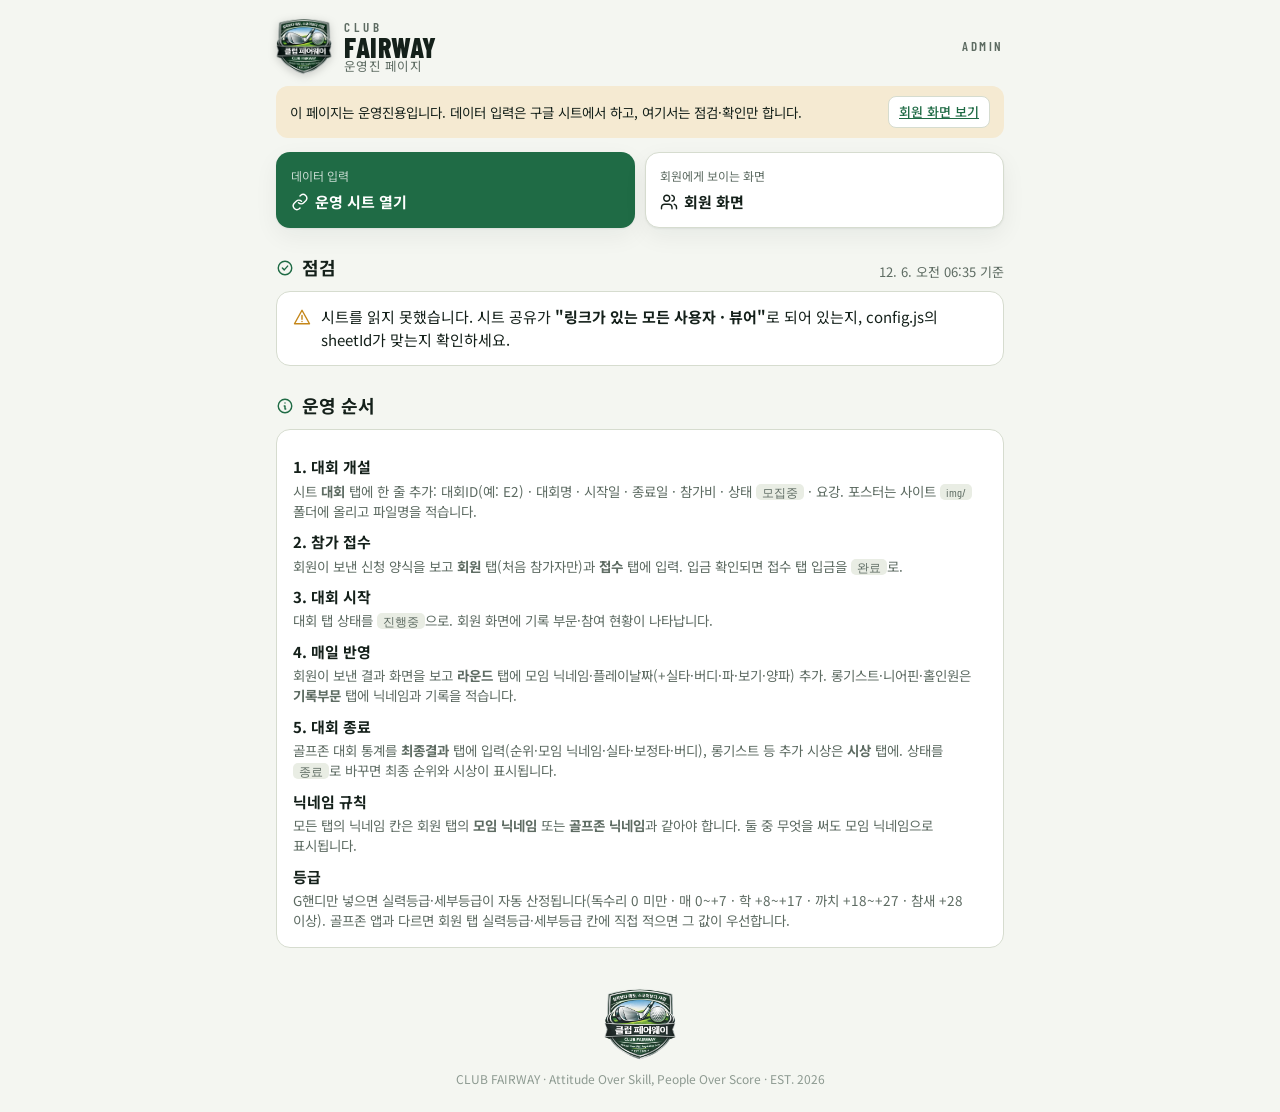
==== admin.html @ daee0452 "모임 닉네임 기준으로 변경" ====
<!doctype html>
<html lang="ko">
<head>
<meta charset="utf-8">
<meta name="viewport" content="width=device-width, initial-scale=1, viewport-fit=cover">
<title>클럽 페어웨이 운영진</title>
<meta name="robots" content="noindex">
<link rel="icon" href="img/logo.png">
<link rel="stylesheet" href="https://fonts.googleapis.com/css2?family=Barlow+Condensed:wght@500;600;700;800&family=Noto+Sans+KR:wght@400;500;700&display=swap">
<link rel="stylesheet" href="style.css">
<style>
  #app{padding-bottom:24px}
  .adminbar{background:var(--gold-soft);color:var(--text);border-radius:12px;padding:10px 14px;font-size:13.5px;display:flex;gap:10px;align-items:center;justify-content:space-between;flex-wrap:wrap}
  .quick{display:grid;grid-template-columns:repeat(auto-fit,minmax(150px,1fr));gap:10px;margin-top:14px}
  .quick a{display:flex;flex-direction:column;gap:6px;padding:14px;border-radius:14px;background:var(--surface);border:1px solid var(--line);text-decoration:none;color:inherit;box-shadow:var(--shadow)}
  .quick a .k{font-size:12px;color:var(--muted)}
  .quick a .v{font-weight:700;display:flex;align-items:center;gap:6px}
  .quick a.primary{background:var(--green);color:var(--green-ink);border-color:transparent}
  .quick a.primary .k{color:inherit;opacity:.75}
  .issue{display:flex;gap:10px;align-items:flex-start;padding:10px 0;border-bottom:1px solid var(--line)}
  .issue:last-child{border-bottom:0}
  .issue .ic{color:var(--warn);margin-top:2px}
  .issue.ok .ic{color:var(--ok)}
  .guide dt{font-weight:700;margin-top:10px}
  .guide dd{margin:2px 0 0;color:var(--muted);font-size:13.5px}
  .loading{padding:40px 10px;text-align:center;color:var(--muted)}
  .kbd{font-family:"Barlow Condensed",monospace;background:var(--surface2);padding:1px 6px;border-radius:5px;font-size:12px}
</style>
</head>
<body>
<div id="app">
  <header>
    <a class="logo" href="./">
      <img class="badge" src="img/logo.png" alt="클럽 페어웨이 엠블럼">
      <div class="logotype"><div class="top">CLUB</div><div class="big">FAIRWAY</div><div class="slogan">운영진 페이지</div></div>
    </a>
    <div class="tourtag">ADMIN</div>
  </header>
  <div class="adminbar"><span>이 페이지는 운영진용입니다. 데이터 입력은 구글 시트에서 하고, 여기서는 점검·확인만 합니다.</span><a class="btn small" href="./">회원 화면 보기</a></div>
  <main id="view"><div class="loading">불러오는 중…</div></main>
</div>
<script src="config.js"></script>
<script src="app.js"></script>
<script>
(async function(){
  const C = window.CF, CFG = C.CFG, view = document.getElementById('view');
  const sheetUrl = `https://docs.google.com/spreadsheets/d/${CFG.sheetId}/edit`;
  const tabLink = (name) => `<a href="${sheetUrl}" target="_blank" rel="noopener">${name} 탭</a>`;
  let S;
  try{ S = await C.loadData(); }catch(err){ S = null; }
  const parts = [];
  parts.push(`<div class="quick">
    <a class="primary" href="${sheetUrl}" target="_blank" rel="noopener"><span class="k">데이터 입력</span><span class="v">${C.ic('link')}운영 시트 열기</span></a>
    <a href="./" target="_blank" rel="noopener"><span class="k">회원에게 보이는 화면</span><span class="v">${C.ic('users')}회원 화면</span></a>
    ${CFG.roundFormUrl ? `<a href="${C.esc(CFG.roundFormUrl)}" target="_blank" rel="noopener"><span class="k">회원 제출용</span><span class="v">${C.ic('flag')}플레이 날짜 폼</span></a>` : ''}
  </div>`);

  // ---- checks ----
  const issues = [];
  if(!S){
    issues.push({lvl:'warn', text:`시트를 읽지 못했습니다. 시트 공유가 <b>"링크가 있는 모든 사용자 · 뷰어"</b>로 되어 있는지, config.js의 sheetId가 맞는지 확인하세요.`});
  } else {
    if(S.errors.length) issues.push({lvl:'warn', text:`읽지 못한 탭: ${S.errors.join(', ')} — 탭 이름이 바뀌었는지 확인하세요.`});
    const e = C.currentEvent(S);
    if(!S.events.length) issues.push({lvl:'warn', text:`등록된 대회가 없습니다. ${tabLink('대회')}에 대회를 추가하세요.`});
    const live = S.events.filter(x => x.status==='진행중'); if(live.length > 1) issues.push({lvl:'warn', text:`진행중인 대회가 ${live.length}개입니다. 회원 화면에는 첫 번째만 보입니다.`});
    S.events.forEach(x => { if(!['모집중','진행중','종료'].includes(x.status)) issues.push({lvl:'warn', text:`"${C.esc(x.title)}" 상태값 "${C.esc(x.status)}"이(가) 잘못됐습니다. 모집중/진행중/종료 중 하나로.`}); if(!x.date) issues.push({lvl:'warn', text:`"${C.esc(x.title)}" 시작일이 비어 있거나 형식이 잘못됐습니다 (예: 2026-09-21).`}); });
    const ids = new Set(S.events.map(x=>x.id));
    const badRef = (list, label) => list.filter(x => x.eventId && !ids.has(x.eventId)).map(x => x.eventId);
    [['접수',S.entries],['라운드',S.rounds],['기록부문',S.leaders],['최종결과',S.scores],['시상',S.prizes]].forEach(([n,l]) => { const b = [...new Set(badRef(l))]; if(b.length) issues.push({lvl:'warn', text:`${n} 탭에 없는 대회ID가 있습니다: ${b.map(C.esc).join(', ')} (대회 탭의 대회ID와 같아야 합니다)`}); });
    const unknown = new Set(); [S.entries, S.rounds, S.scores].forEach(l => l.forEach(x => { if(!S.member(x.name)) unknown.add(x.name); }));
    if(unknown.size) issues.push({lvl:'warn', text:`회원 탭에 없는 닉네임: ${[...unknown].map(C.esc).join(', ')} → 회원 탭에 추가하거나(골프존 닉네임 포함) 닉네임을 맞춰 주세요. 등급 배지가 표시되지 않습니다.`});
    S.members.forEach(m => { if(m.hcp == null) issues.push({lvl:'info', text:`${C.esc(m.name)} — G핸디가 비어 있어 등급이 표시되지 않습니다.`}); });
    if(e){
      const unpaid = C.entriesOf(S,e).filter(n=>!n.paid);
      if(unpaid.length) issues.push({lvl:'info', text:`${C.esc(e.title)} 입금 대기 ${unpaid.length}명: ${unpaid.map(n=>C.esc(S.display(n.name))).join(', ')}`});
      if(e.status==='종료' && !C.scoresOf(S,e).length) issues.push({lvl:'warn', text:`"${C.esc(e.title)}"이(가) 종료 상태인데 최종결과가 없습니다. ${tabLink('최종결과')}에 골프존 대회 통계를 입력하세요.`});
      if(e.status==='진행중'){ const st = C.roundStats(S,e); const last = st.map(x=>x.last).sort().pop(); if(last){ const days = Math.floor((Date.now() - new Date(last+'T00:00:00')) / 86400000); if(days >= 3) issues.push({lvl:'info', text:`마지막 라운드 등록이 ${days}일 전입니다. 회원들이 보낸 결과 화면을 ${tabLink('라운드')}에 반영해 주세요.`}); } }
    }
  }
  parts.push(`<section><div class="sec-head"><h2>${C.ic('check')}점검</h2><span class="meta">${new Date().toLocaleString('ko-KR',{month:'numeric',day:'numeric',hour:'2-digit',minute:'2-digit'})} 기준</span></div><div class="card" style="padding:4px 16px">${issues.length ? issues.map(i => `<div class="issue ${i.lvl==='ok'?'ok':''}">${C.ic(i.lvl==='info'?'info':'warn')}<div>${i.text}</div></div>`).join('') : `<div class="issue ok">${C.ic('check')}<div>문제 없음. 회원 화면이 정상적으로 표시됩니다.</div></div>`}</div></section>`);

  if(S){
    const e = C.currentEvent(S);
    // ---- overview ----
    parts.push(`<section><div class="sec-head"><h2>${C.ic('calendar')}대회</h2><span class="meta">${S.events.length}개 · 회원 ${S.members.length}명</span></div><div class="list">${S.events.sort((a,b)=>b.date.localeCompare(a.date)).map(x => `<div class="item"><div class="top"><div><div class="title">${C.esc(x.title)}</div><div class="meta">${C.period(x)} · ID ${C.esc(x.id)}</div></div>${C.statusPill(x.status)}</div><div class="chips"><span class="tag">접수 ${C.entriesOf(S,x).length}명 · 입금 ${C.entriesOf(S,x).filter(n=>n.paid).length}명</span><span class="tag">라운드 ${C.roundsOf(S,x).length}</span><span class="tag">최종결과 ${C.scoresOf(S,x).length}명</span></div></div>`).join('') || '<div class="empty">대회가 없습니다.</div>'}</div></section>`);
    if(e){
      parts.push(`<section><div class="sec-head"><h2>${C.ic('users')}${C.esc(e.title)} 접수 현황</h2><span class="meta">${C.entriesOf(S,e).length}명</span></div>${C.entriesOf(S,e).length ? `<div class="card" style="padding:6px 16px">${C.entriesOf(S,e).map(n => `<div class="check"><span class="grow name">${C.esc(S.display(n.name))}${C.gradeChip(S.member(n.name))}${n.memo?`<div class="sub">💬 ${C.esc(n.memo)}</div>`:''}${!S.member(n.name)?'<div class="sub" style="color:var(--warn)">회원 탭에 없음</div>':''}</span>${n.paid ? '<span class="tag paid">입금 확인</span>' : '<span class="tag unpaid">입금 대기</span>'}</div>`).join('')}</div>` : '<div class="empty">접수가 없습니다.</div>'}</section>`);
      if(C.roundsOf(S,e).length) parts.push(`<section><div class="sec-head"><h2>${C.ic('flag')}참여 현황</h2><span class="meta">${C.roundsOf(S,e).length} 라운드</span></div>${C.participationHtml(S,e)}</section><section><div class="sec-head"><h2>${C.ic('star')}기록 부문 (회원 화면 미리보기)</h2></div>${C.leaderBoardHtml(S,e) || '<div class="empty">없음</div>'}</section>`);
    }
    // ---- members ----
    parts.push(`<section><div class="sec-head"><h2>${C.ic('list')}회원 명단</h2><span class="meta">${S.members.length}명</span></div>${S.members.length ? `<div class="card" style="padding:4px 8px"><div class="tbl-wrap"><table><thead><tr><th>모임 닉네임</th><th>골프존 닉네임</th><th class="r">G핸디</th><th>등급</th></tr></thead><tbody>${[...S.members].sort((a,b)=>a.name.localeCompare(b.name,'ko')).map(m => `<tr><td class="name">${C.esc(m.name)}</td><td class="sub">${C.esc(m.gzNick||'—')}</td><td class="num r">${C.ghcp(m.hcp)||'—'}</td><td>${C.gradeChip(m)||'<span class="sub">—</span>'}</td></tr>`).join('')}</tbody></table></div></div>` : '<div class="empty">회원이 없습니다. 회원 탭에 추가하세요.</div>'}</section>`);
  }

  // ---- guide ----
  parts.push(`<section><div class="sec-head"><h2>${C.ic('info')}운영 순서</h2></div><div class="card guide"><dl style="margin:0">
    <dt>1. 대회 개설</dt><dd>시트 <b>대회</b> 탭에 한 줄 추가: 대회ID(예: E2) · 대회명 · 시작일 · 종료일 · 참가비 · 상태 <span class="kbd">모집중</span> · 요강. 포스터는 사이트 <span class="kbd">img/</span> 폴더에 올리고 파일명을 적습니다.</dd>
    <dt>2. 참가 접수</dt><dd>회원이 보낸 신청 양식을 보고 <b>회원</b> 탭(처음 참가자만)과 <b>접수</b> 탭에 입력. 입금 확인되면 접수 탭 입금을 <span class="kbd">완료</span>로.</dd>
    <dt>3. 대회 시작</dt><dd>대회 탭 상태를 <span class="kbd">진행중</span>으로. 회원 화면에 기록 부문·참여 현황이 나타납니다.</dd>
    <dt>4. 매일 반영</dt><dd>회원이 보낸 결과 화면을 보고 <b>라운드</b> 탭에 모임 닉네임·플레이날짜(+실타·버디·파·보기·양파) 추가. 롱기스트·니어핀·홀인원은 <b>기록부문</b> 탭에 닉네임과 기록을 적습니다.</dd>
    <dt>5. 대회 종료</dt><dd>골프존 대회 통계를 <b>최종결과</b> 탭에 입력(순위·모임 닉네임·실타·보정타·버디), 롱기스트 등 추가 시상은 <b>시상</b> 탭에. 상태를 <span class="kbd">종료</span>로 바꾸면 최종 순위와 시상이 표시됩니다.</dd>
    <dt>닉네임 규칙</dt><dd>모든 탭의 닉네임 칸은 회원 탭의 <b>모임 닉네임</b> 또는 <b>골프존 닉네임</b>과 같아야 합니다. 둘 중 무엇을 써도 모임 닉네임으로 표시됩니다.</dd>
    <dt>등급</dt><dd>G핸디만 넣으면 실력등급·세부등급이 자동 산정됩니다(독수리 0 미만 · 매 0~+7 · 학 +8~+17 · 까치 +18~+27 · 참새 +28 이상). 골프존 앱과 다르면 회원 탭 실력등급·세부등급 칸에 직접 적으면 그 값이 우선합니다.</dd>
  </dl></div></section>`);
  parts.push(C.footerHtml());
  view.innerHTML = parts.join('');
})();
</script>
</body>
</html>
---- style.css ----
:root{
  --bg:#f4f6f1; --surface:#ffffff; --surface2:#e9ede4; --line:#d6dccf;
  --text:#14201a; --muted:#5d6b62; --faint:#8d9a91;
  --green:#1f6b45; --green-ink:#ffffff; --green-soft:#dcefe3;
  --gold:#b8862b; --gold-soft:#f5ead2;
  --live:#d3362b; --ok:#2a8a55; --warn:#c5871a;
  --shadow:0 1px 2px rgba(20,32,26,.06),0 8px 24px rgba(20,32,26,.06);
  --radius:14px;
}
@media (prefers-color-scheme: dark){
  :root:not([data-theme="light"]){
    --bg:#0d1612; --surface:#15211b; --surface2:#1d2c24; --line:#283a30;
    --text:#eef3ee; --muted:#a3b3a8; --faint:#6f8076;
    --green:#5fcf8c; --green-ink:#0b1a11; --green-soft:#1a3526;
    --gold:#e2b45a; --gold-soft:#3a2f16;
    --live:#ff6a5c; --ok:#5fcf8c; --warn:#e2b45a;
    --shadow:0 1px 2px rgba(0,0,0,.4),0 8px 24px rgba(0,0,0,.35);
  }
}
:root[data-theme="dark"]{
  --bg:#0d1612; --surface:#15211b; --surface2:#1d2c24; --line:#283a30;
  --text:#eef3ee; --muted:#a3b3a8; --faint:#6f8076;
  --green:#5fcf8c; --green-ink:#0b1a11; --green-soft:#1a3526;
  --gold:#e2b45a; --gold-soft:#3a2f16;
  --live:#ff6a5c; --ok:#5fcf8c; --warn:#e2b45a;
  --shadow:0 1px 2px rgba(0,0,0,.4),0 8px 24px rgba(0,0,0,.35);
}
*{box-sizing:border-box}
html,body{height:100%}
body{margin:0;background:var(--bg);color:var(--text);font-family:"Noto Sans KR",system-ui,-apple-system,"Apple SD Gothic Neo",sans-serif;font-size:15px;line-height:1.5;word-break:keep-all;overflow-wrap:anywhere;-webkit-font-smoothing:antialiased}
.num,.disp{font-family:"Barlow Condensed","Noto Sans KR",system-ui,sans-serif;font-variant-numeric:tabular-nums}
#app{max-width:760px;margin:0 auto;padding-inline:16px;padding-block:0 96px;min-height:100%}
a{color:var(--green)}
button{font:inherit;color:inherit}
input,select,textarea{font:inherit;color:var(--text);background:var(--surface);border:1px solid var(--line);border-radius:10px;padding:9px 11px;width:100%}
input:focus,select:focus,textarea:focus,button:focus-visible{outline:2px solid var(--green);outline-offset:1px}
textarea{min-height:110px;resize:vertical}
label{display:block;font-size:12.5px;color:var(--muted);margin-bottom:4px;letter-spacing:.02em}
.field{margin-bottom:12px}
.row{display:flex;gap:10px;flex-wrap:wrap}
.row>*{flex:1 1 140px}
.btn{display:inline-flex;align-items:center;justify-content:center;gap:6px;padding:9px 14px;border-radius:10px;border:1px solid var(--line);background:var(--surface);cursor:pointer;font-weight:500;white-space:nowrap}
.btn.primary{background:var(--green);color:var(--green-ink);border-color:transparent}
.btn.small{padding:5px 10px;font-size:13px;border-radius:8px}
.btn.danger{color:var(--live)}
.btn:disabled{opacity:.5;cursor:default}

/* header */
header{display:flex;align-items:center;justify-content:space-between;padding-block:18px 10px;gap:12px}
.logo{display:flex;align-items:center;gap:12px;text-decoration:none;color:inherit}
.badge{width:56px;height:58px;object-fit:contain;flex:none;filter:drop-shadow(0 2px 4px rgba(0,0,0,.18))}
.slogan{font-size:12.5px;color:var(--muted);letter-spacing:.02em}
.badge-big{width:150px;max-width:40%;height:auto;display:block;margin:0 auto 12px;filter:drop-shadow(0 6px 14px rgba(0,0,0,.2))}
footer{margin-top:40px;text-align:center;color:var(--faint);font-size:12px}
footer img{width:72px;opacity:.9;display:block;margin:0 auto 8px}
.logotype{line-height:.9}
.logotype .top{font-family:"Barlow Condensed",sans-serif;font-weight:600;font-size:13px;letter-spacing:.32em;color:var(--muted)}
.logotype .big{font-family:"Barlow Condensed",sans-serif;font-weight:800;font-size:28px;letter-spacing:.02em;margin-top:1px}
.tourtag{font-family:"Barlow Condensed",sans-serif;font-weight:600;font-size:13px;letter-spacing:.2em;color:var(--muted);text-align:right;line-height:1.2}
.pill{display:inline-flex;align-items:center;gap:6px;white-space:nowrap;flex:none;font-family:"Barlow Condensed",sans-serif;font-weight:700;letter-spacing:.14em;font-size:12px;padding:3px 9px;border-radius:999px;border:1px solid var(--line);color:var(--muted)}
.pill.live{color:var(--live);border-color:var(--live)}
.pill.live::before{content:"";width:7px;height:7px;border-radius:50%;background:var(--live);animation:blink 1.4s infinite}
.pill.open{color:var(--ok);border-color:var(--ok)}
.pill.done{color:var(--faint)}
@keyframes blink{50%{opacity:.25}}
@media (prefers-reduced-motion:reduce){.pill.live::before{animation:none}}

/* sections */
.eyebrow{font-family:"Barlow Condensed",sans-serif;font-weight:600;font-size:12px;letter-spacing:.24em;color:var(--faint);text-transform:uppercase}
h1{font-size:26px;line-height:1.2;margin:4px 0 6px;font-weight:700;text-wrap:balance}
h2{font-size:18px;margin:0 0 10px;font-weight:700}
h3{font-size:15px;margin:0 0 8px;font-weight:700}
section{margin-top:26px}
.sec-head{display:flex;align-items:baseline;justify-content:space-between;gap:10px;margin-bottom:10px}
.sec-head h2{margin:0}
.meta{color:var(--muted);font-size:13px}
.card{background:var(--surface);border:1px solid var(--line);border-radius:var(--radius);padding:16px}
.hero{background:var(--surface);border:1px solid var(--line);border-radius:18px;padding:20px;box-shadow:var(--shadow);position:relative;overflow:hidden}
.hero::after{content:"";position:absolute;right:-40px;top:-40px;width:180px;height:180px;border-radius:50%;background:radial-gradient(circle,var(--green-soft),transparent 70%);pointer-events:none}
.hero>*{position:relative}
.stats{display:grid;grid-template-columns:repeat(3,1fr);gap:10px;margin-top:16px}
.stat{background:var(--surface2);border-radius:12px;padding:10px 12px}
.stat .v{font-family:"Barlow Condensed",sans-serif;font-weight:700;font-size:30px;line-height:1;font-variant-numeric:tabular-nums}
.stat .l{font-size:12px;color:var(--muted);margin-top:4px}
.empty{color:var(--muted);text-align:center;padding:26px 10px;border:1px dashed var(--line);border-radius:var(--radius);font-size:14px}
.notice{background:var(--gold-soft);color:var(--text);border-radius:12px;padding:10px 14px;font-size:13.5px;display:flex;gap:10px;align-items:center;justify-content:space-between;flex-wrap:wrap;margin-top:12px}
.brief{white-space:pre-wrap;font-size:14px;color:var(--text)}

/* tables */
.tbl-wrap{overflow-x:auto;-webkit-overflow-scrolling:touch}
table{width:100%;border-collapse:collapse;font-size:14px}
th{font-size:12px;color:var(--faint);font-weight:500;text-align:left;padding:6px 8px;border-bottom:1px solid var(--line);letter-spacing:.04em;white-space:nowrap}
td{padding:9px 8px;border-bottom:1px solid var(--line);vertical-align:middle;white-space:nowrap}
tr:last-child td{border-bottom:0}
td.r,th.r{text-align:right}
td.num{font-family:"Barlow Condensed",sans-serif;font-size:18px;font-weight:600;font-variant-numeric:tabular-nums}
.rank{font-family:"Barlow Condensed",sans-serif;font-weight:800;font-size:20px;width:34px;color:var(--faint)}
.rank.r1{color:var(--gold)} .rank.r2{color:var(--text)} .rank.r3{color:var(--green)}
.name{font-weight:500}
.sub{color:var(--muted);font-size:12px}
.tag{display:inline-block;font-size:11.5px;padding:2px 7px;border-radius:6px;background:var(--surface2);color:var(--muted);margin-left:6px;vertical-align:middle}
.tag.paid{background:var(--green-soft);color:var(--green)}
.tag.unpaid{background:var(--gold-soft);color:var(--gold)}
.tag.gold{background:var(--gold-soft);color:var(--gold)}
.gchip{display:inline-flex;align-items:center;gap:4px;font-size:11px;font-weight:700;color:#fff;padding:2px 7px;border-radius:6px;margin-left:6px;vertical-align:middle;line-height:1.4}
.sub .gchip,.field .gchip{margin-left:0}
.gchip .tier{font-weight:500;opacity:.95}
.gchip .tier::before{content:"●";font-size:8px;margin-right:2px}
.gchip .t-0::before{color:#ffd54a}.gchip .t-1::before{color:#d9dde3}.gchip .t-2::before{color:#e08a3c}

/* segmented */
.seg{display:flex;gap:4px;background:var(--surface2);border-radius:10px;padding:3px;margin-bottom:12px}
.seg button{flex:1;border:0;background:transparent;padding:7px 8px;border-radius:8px;cursor:pointer;font-size:13.5px;color:var(--muted)}
.seg button[aria-pressed="true"]{background:var(--surface);color:var(--text);font-weight:700;box-shadow:var(--shadow)}

/* lists */
.list{display:flex;flex-direction:column;gap:10px}
.item{background:var(--surface);border:1px solid var(--line);border-radius:var(--radius);padding:14px 16px}
.item .top{display:flex;justify-content:space-between;gap:10px;align-items:flex-start}
.item .top>*:first-child{min-width:0}
.item .title{font-weight:700;font-size:16px}
.item.clickable{cursor:pointer}
.chips{display:flex;gap:6px;flex-wrap:wrap;margin-top:6px}
.hl{display:grid;grid-template-columns:1fr 1fr;gap:10px;margin-top:12px}
.hl .card{padding:12px 14px}
.hl .k{font-size:12px;color:var(--muted)}
.hl .v{font-weight:700;font-size:17px;margin-top:2px}
.hl .v small{display:block;font-family:"Barlow Condensed",sans-serif;font-weight:600;font-size:13px;color:var(--faint);letter-spacing:.08em;margin-top:1px}
.prize{display:flex;align-items:center;gap:12px;padding:10px 0;border-bottom:1px solid var(--line)}
.prize:last-child{border-bottom:0}
.prize .medal{width:34px;height:34px;border-radius:50%;display:grid;place-items:center;background:var(--surface2);font-family:"Barlow Condensed",sans-serif;font-weight:800;font-size:15px;color:var(--muted);flex:none}
.prize .medal.g{background:var(--gold-soft);color:var(--gold)}
.prize .t{font-size:12.5px;color:var(--muted)}
.prize .w{font-weight:700}
.prize .i{margin-left:auto;text-align:right;font-size:13px;color:var(--muted);white-space:normal}

/* bottom nav */
nav#tabs{position:fixed;left:0;right:0;bottom:0;background:var(--surface);border-top:1px solid var(--line);padding-bottom:env(safe-area-inset-bottom,0px);z-index:10}
nav#tabs .inner{max-width:760px;margin:0 auto;display:flex}
nav#tabs button{flex:1;border:0;background:transparent;padding:10px 4px 9px;cursor:pointer;color:var(--faint);font-size:11.5px;display:flex;flex-direction:column;align-items:center;gap:3px}
nav#tabs button svg{width:22px;height:22px;stroke:currentColor;fill:none;stroke-width:1.8;stroke-linecap:round;stroke-linejoin:round}
nav#tabs button[aria-current="page"]{color:var(--green);font-weight:700}
nav#tabs button.admin{color:var(--gold)}
nav#tabs button.admin[aria-current="page"]{color:var(--gold)}

/* admin */
.admin-nav{display:flex;gap:6px;overflow-x:auto;padding-bottom:6px;margin-bottom:8px}
.admin-nav button{border:1px solid var(--line);background:var(--surface);border-radius:999px;padding:6px 12px;font-size:13px;cursor:pointer;white-space:nowrap;color:var(--muted)}
.admin-nav button[aria-pressed="true"]{background:var(--green);color:var(--green-ink);border-color:transparent;font-weight:700}
.inline{display:flex;gap:8px;align-items:center}
.inline input,.inline select{width:auto}
input.w60{width:64px;text-align:right}
input.w80{width:84px}
.check{display:flex;align-items:center;gap:8px;padding:8px 0;border-bottom:1px solid var(--line)}
.check:last-child{border-bottom:0}
.check input[type=checkbox]{width:18px;height:18px;margin:0}
.check .grow{flex:1}
.toast{position:fixed;left:50%;bottom:calc(72px + env(safe-area-inset-bottom,0px));transform:translateX(-50%);background:var(--text);color:var(--bg);padding:9px 16px;border-radius:999px;font-size:13.5px;box-shadow:var(--shadow);z-index:20;opacity:0;transition:opacity .2s;pointer-events:none}
.toast.show{opacity:1}
.readonly{font-size:13px;color:var(--muted);background:var(--surface2);padding:10px 14px;border-radius:10px;margin-bottom:12px}
details summary{cursor:pointer;font-weight:700;padding:6px 0}
.ic{width:18px;height:18px;stroke:currentColor;fill:none;stroke-width:1.9;stroke-linecap:round;stroke-linejoin:round;vertical-align:-3px;flex:none}
.sec-head h2{display:flex;align-items:center;gap:8px}
.sec-head h2 .ic{color:var(--green)}
.hero.green{background:linear-gradient(160deg,#1b5e3a 0%,#123f27 60%,#0d2e1c 100%);color:#fff;border-color:transparent}
.hero.green::after{display:none}
.hero.green .eyebrow{color:rgba(255,255,255,.6)}
.hero.green .meta{color:rgba(255,255,255,.75)}
.hero.green h1{color:#fff}
.hero.green .contour{position:absolute;inset:0;width:100%;height:100%;opacity:.14;pointer-events:none}
.hero.green .pill{border-color:rgba(255,255,255,.35);color:#fff}
.hero.green .pill.live{color:#ffb3aa;border-color:#ff7a6c}.hero.green .pill.live::before{background:#ff7a6c}
.hero.green .pill.open{color:#a8f0c4;border-color:#6fdc98}
.hero.green .stat{background:rgba(255,255,255,.1)}
.hero.green .stat .l{color:rgba(255,255,255,.7)}
.hero.green .stat .ic{color:#9fe3b8;width:16px;height:16px;margin-bottom:6px}
.hero.green .notice{background:rgba(255,255,255,.92);color:#14201a}
.hero.green .notice .btn{background:#1b5e3a;color:#fff;border-color:transparent}
.hero.green .poster-full{border-color:rgba(255,255,255,.2)}
.stat{display:flex;flex-direction:column}
.hl .card{display:flex;gap:12px;align-items:center}
.hl .icon{width:40px;height:40px;border-radius:12px;display:grid;place-items:center;flex:none;background:var(--green-soft);color:var(--green)}
.hl .icon.gold{background:var(--gold-soft);color:var(--gold)}
.hl .icon .ic{width:20px;height:20px}
.item.ev{display:flex;gap:14px;padding:12px 14px}
.item.ev .date{flex:none;width:56px;border-radius:12px;background:var(--surface2);text-align:center;padding:6px 0 7px;align-self:flex-start}
.item.ev .date .m{font-family:"Barlow Condensed",sans-serif;font-size:11px;letter-spacing:.15em;color:var(--faint);font-weight:600}
.item.ev .date .d{font-family:"Barlow Condensed",sans-serif;font-size:28px;font-weight:800;line-height:1;margin-top:1px}
.item.ev .date .w{font-size:11px;color:var(--muted)}
.item.ev.st-진행중 .date{background:var(--live);color:#fff}.item.ev.st-진행중 .date .m,.item.ev.st-진행중 .date .w{color:rgba(255,255,255,.8)}
.item.ev.st-모집중 .date{background:var(--green);color:var(--green-ink)}.item.ev.st-모집중 .date .m,.item.ev.st-모집중 .date .w{color:inherit;opacity:.75}
.item.ev .body{flex:1;min-width:0}
.item.ev .thumb{flex:none;width:56px;height:56px;border-radius:10px;object-fit:cover;border:1px solid var(--line)}
tr.p1 td{background:linear-gradient(90deg,var(--gold-soft),transparent 60%)}
.rank .medal-svg{width:26px;height:26px;vertical-align:-7px}
.prize .medal svg{width:30px;height:30px}
.prize .medal .ic{width:18px;height:18px}
.empty.illus{padding:28px 10px 22px}
.empty.illus svg{width:120px;height:80px;display:block;margin:0 auto 8px}
.seg button{display:flex;align-items:center;justify-content:center;gap:5px}
.seg .ic{width:15px;height:15px}
.poster-full{display:block;width:100%;max-width:100%;height:auto;border-radius:12px;border:1px solid var(--line);margin-bottom:10px}
.poster-wrap{display:flex;align-items:flex-end;gap:10px;margin-bottom:8px}
.poster{width:120px;height:auto;border-radius:8px;border:1px solid var(--line)}
input[type=file]{padding:7px}
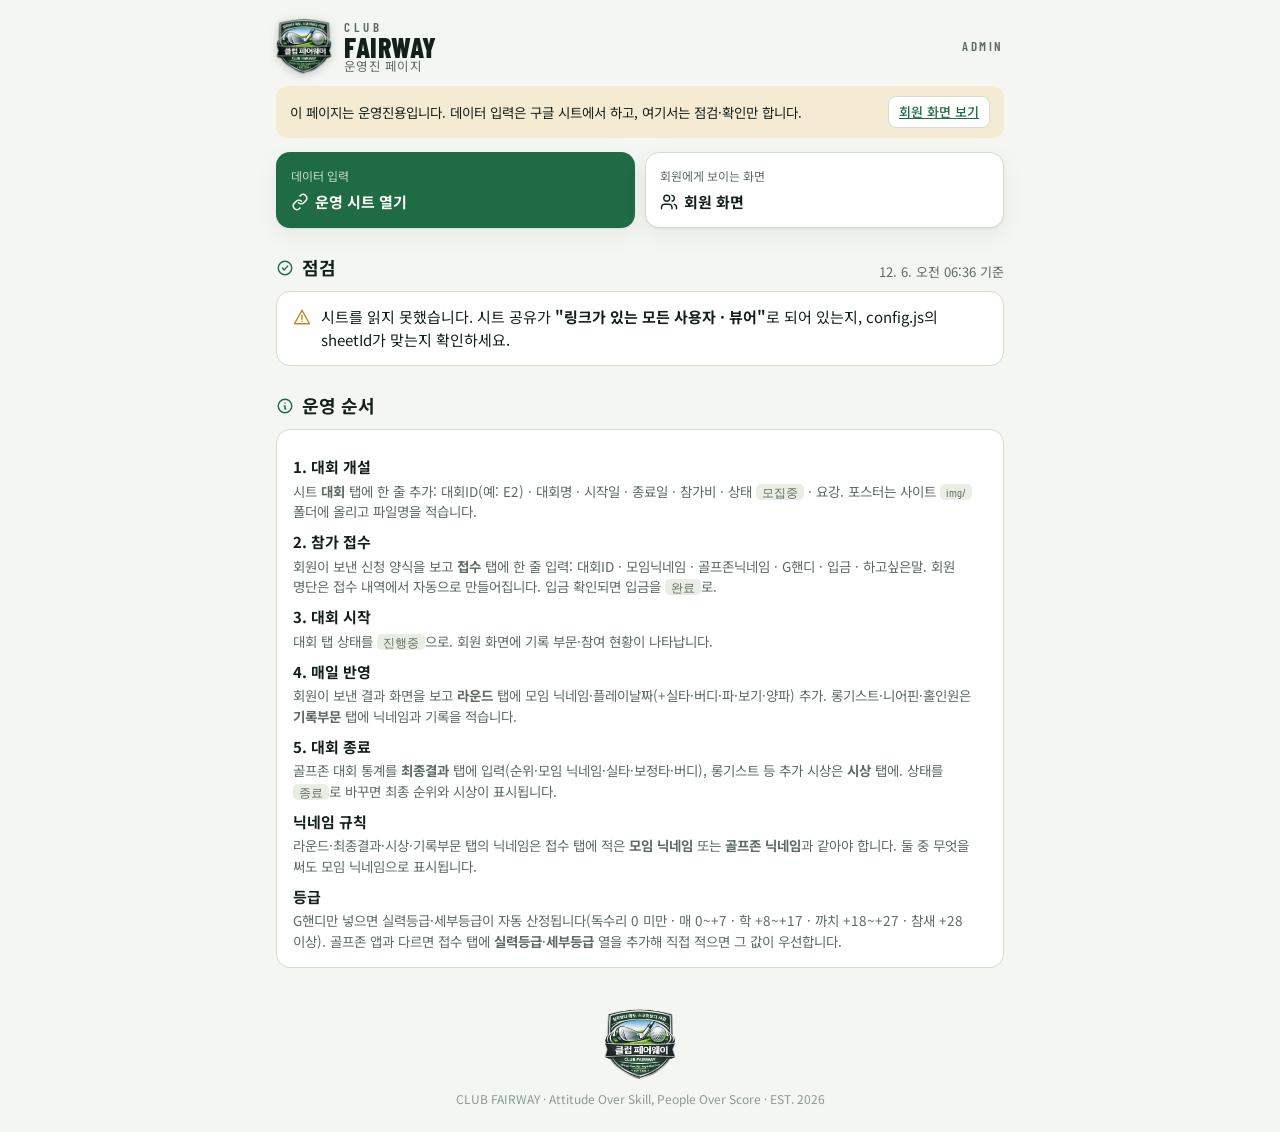
==== commit c5904b58: "LIVE 현황·참가자 순서·접수 기반 회원" ====
--- a/admin.html
+++ b/admin.html
@@ -65,11 +65,9 @@
     if(!S.events.length) issues.push({lvl:'warn', text:`등록된 대회가 없습니다. ${tabLink('대회')}에 대회를 추가하세요.`});
     const live = S.events.filter(x => x.status==='진행중'); if(live.length > 1) issues.push({lvl:'warn', text:`진행중인 대회가 ${live.length}개입니다. 회원 화면에는 첫 번째만 보입니다.`});
     S.events.forEach(x => { if(!['모집중','진행중','종료'].includes(x.status)) issues.push({lvl:'warn', text:`"${C.esc(x.title)}" 상태값 "${C.esc(x.status)}"이(가) 잘못됐습니다. 모집중/진행중/종료 중 하나로.`}); if(!x.date) issues.push({lvl:'warn', text:`"${C.esc(x.title)}" 시작일이 비어 있거나 형식이 잘못됐습니다 (예: 2026-09-21).`}); });
-    const ids = new Set(S.events.map(x=>x.id));
-    const badRef = (list, label) => list.filter(x => x.eventId && !ids.has(x.eventId)).map(x => x.eventId);
-    [['접수',S.entries],['라운드',S.rounds],['기록부문',S.leaders],['최종결과',S.scores],['시상',S.prizes]].forEach(([n,l]) => { const b = [...new Set(badRef(l))]; if(b.length) issues.push({lvl:'warn', text:`${n} 탭에 없는 대회ID가 있습니다: ${b.map(C.esc).join(', ')} (대회 탭의 대회ID와 같아야 합니다)`}); });
-    const unknown = new Set(); [S.entries, S.rounds, S.scores].forEach(l => l.forEach(x => { if(!S.member(x.name)) unknown.add(x.name); }));
-    if(unknown.size) issues.push({lvl:'warn', text:`회원 탭에 없는 닉네임: ${[...unknown].map(C.esc).join(', ')} → 회원 탭에 추가하거나(골프존 닉네임 포함) 닉네임을 맞춰 주세요. 등급 배지가 표시되지 않습니다.`});
+    if(S.badIds.length) issues.push({lvl:'warn', text:`대회 탭에 없는 대회ID가 있습니다: ${S.badIds.map(C.esc).join(', ')} → 일단 현재 대회(${C.esc((e||{}).id||'')})로 표시하고 있습니다. 대회ID는 접수 순번이 아니라 <b>대회 탭의 대회ID</b>(예: E1)를 적는 칸입니다.`});
+    const unknown = new Set(); [S.rounds, S.scores, S.leaders, S.prizes].forEach(l => l.forEach(x => { if(x.name && !S.member(x.name)) unknown.add(x.name); }));
+    if(unknown.size) issues.push({lvl:'warn', text:`접수 탭에 없는 닉네임: ${[...unknown].map(C.esc).join(', ')} → 접수 탭의 모임 닉네임 또는 골프존 닉네임과 똑같이 적어 주세요. 다르면 다른 사람으로 집계됩니다.`});
     S.members.forEach(m => { if(m.hcp == null) issues.push({lvl:'info', text:`${C.esc(m.name)} — G핸디가 비어 있어 등급이 표시되지 않습니다.`}); });
     if(e){
       const unpaid = C.entriesOf(S,e).filter(n=>!n.paid);
@@ -85,22 +83,22 @@
     // ---- overview ----
     parts.push(`<section><div class="sec-head"><h2>${C.ic('calendar')}대회</h2><span class="meta">${S.events.length}개 · 회원 ${S.members.length}명</span></div><div class="list">${S.events.sort((a,b)=>b.date.localeCompare(a.date)).map(x => `<div class="item"><div class="top"><div><div class="title">${C.esc(x.title)}</div><div class="meta">${C.period(x)} · ID ${C.esc(x.id)}</div></div>${C.statusPill(x.status)}</div><div class="chips"><span class="tag">접수 ${C.entriesOf(S,x).length}명 · 입금 ${C.entriesOf(S,x).filter(n=>n.paid).length}명</span><span class="tag">라운드 ${C.roundsOf(S,x).length}</span><span class="tag">최종결과 ${C.scoresOf(S,x).length}명</span></div></div>`).join('') || '<div class="empty">대회가 없습니다.</div>'}</div></section>`);
     if(e){
-      parts.push(`<section><div class="sec-head"><h2>${C.ic('users')}${C.esc(e.title)} 접수 현황</h2><span class="meta">${C.entriesOf(S,e).length}명</span></div>${C.entriesOf(S,e).length ? `<div class="card" style="padding:6px 16px">${C.entriesOf(S,e).map(n => `<div class="check"><span class="grow name">${C.esc(S.display(n.name))}${C.gradeChip(S.member(n.name))}${n.memo?`<div class="sub">💬 ${C.esc(n.memo)}</div>`:''}${!S.member(n.name)?'<div class="sub" style="color:var(--warn)">회원 탭에 없음</div>':''}</span>${n.paid ? '<span class="tag paid">입금 확인</span>' : '<span class="tag unpaid">입금 대기</span>'}</div>`).join('')}</div>` : '<div class="empty">접수가 없습니다.</div>'}</section>`);
+      parts.push(`<section><div class="sec-head"><h2>${C.ic('users')}${C.esc(e.title)} 접수 현황</h2><span class="meta">${C.entriesOf(S,e).length}명</span></div>${C.entriesOf(S,e).length ? `<div class="card" style="padding:6px 16px">${C.entriesOf(S,e).map(n => `<div class="check"><span class="grow name">${C.esc(S.display(n.name))}${C.gradeChip(S.member(n.name))}${n.memo?`<div class="sub">💬 ${C.esc(n.memo)}</div>`:''}</span>${n.paid ? '<span class="tag paid">입금 확인</span>' : '<span class="tag unpaid">입금 대기</span>'}</div>`).join('')}</div>` : '<div class="empty">접수가 없습니다.</div>'}</section>`);
       if(C.roundsOf(S,e).length) parts.push(`<section><div class="sec-head"><h2>${C.ic('flag')}참여 현황</h2><span class="meta">${C.roundsOf(S,e).length} 라운드</span></div>${C.participationHtml(S,e)}</section><section><div class="sec-head"><h2>${C.ic('star')}기록 부문 (회원 화면 미리보기)</h2></div>${C.leaderBoardHtml(S,e) || '<div class="empty">없음</div>'}</section>`);
     }
     // ---- members ----
-    parts.push(`<section><div class="sec-head"><h2>${C.ic('list')}회원 명단</h2><span class="meta">${S.members.length}명</span></div>${S.members.length ? `<div class="card" style="padding:4px 8px"><div class="tbl-wrap"><table><thead><tr><th>모임 닉네임</th><th>골프존 닉네임</th><th class="r">G핸디</th><th>등급</th></tr></thead><tbody>${[...S.members].sort((a,b)=>a.name.localeCompare(b.name,'ko')).map(m => `<tr><td class="name">${C.esc(m.name)}</td><td class="sub">${C.esc(m.gzNick||'—')}</td><td class="num r">${C.ghcp(m.hcp)||'—'}</td><td>${C.gradeChip(m)||'<span class="sub">—</span>'}</td></tr>`).join('')}</tbody></table></div></div>` : '<div class="empty">회원이 없습니다. 회원 탭에 추가하세요.</div>'}</section>`);
+    parts.push(`<section><div class="sec-head"><h2>${C.ic('list')}회원 명단 <span class="meta">(접수 내역 기준)</span></h2><span class="meta">${S.members.length}명</span></div>${S.members.length ? `<div class="card" style="padding:4px 8px"><div class="tbl-wrap"><table><thead><tr><th>모임 닉네임</th><th>골프존 닉네임</th><th class="r">G핸디</th><th>등급</th></tr></thead><tbody>${[...S.members].sort((a,b)=>a.name.localeCompare(b.name,'ko')).map(m => `<tr><td class="name">${C.esc(m.name)}</td><td class="sub">${C.esc(m.gzNick||'—')}</td><td class="num r">${C.ghcp(m.hcp)||'—'}</td><td>${C.gradeChip(m)||'<span class="sub">—</span>'}</td></tr>`).join('')}</tbody></table></div></div>` : '<div class="empty">아직 접수된 회원이 없습니다.</div>'}</section>`);
   }
 
   // ---- guide ----
   parts.push(`<section><div class="sec-head"><h2>${C.ic('info')}운영 순서</h2></div><div class="card guide"><dl style="margin:0">
     <dt>1. 대회 개설</dt><dd>시트 <b>대회</b> 탭에 한 줄 추가: 대회ID(예: E2) · 대회명 · 시작일 · 종료일 · 참가비 · 상태 <span class="kbd">모집중</span> · 요강. 포스터는 사이트 <span class="kbd">img/</span> 폴더에 올리고 파일명을 적습니다.</dd>
-    <dt>2. 참가 접수</dt><dd>회원이 보낸 신청 양식을 보고 <b>회원</b> 탭(처음 참가자만)과 <b>접수</b> 탭에 입력. 입금 확인되면 접수 탭 입금을 <span class="kbd">완료</span>로.</dd>
+    <dt>2. 참가 접수</dt><dd>회원이 보낸 신청 양식을 보고 <b>접수</b> 탭에 한 줄 입력: 대회ID · 모임닉네임 · 골프존닉네임 · G핸디 · 입금 · 하고싶은말. 회원 명단은 접수 내역에서 자동으로 만들어집니다. 입금 확인되면 입금을 <span class="kbd">완료</span>로.</dd>
     <dt>3. 대회 시작</dt><dd>대회 탭 상태를 <span class="kbd">진행중</span>으로. 회원 화면에 기록 부문·참여 현황이 나타납니다.</dd>
     <dt>4. 매일 반영</dt><dd>회원이 보낸 결과 화면을 보고 <b>라운드</b> 탭에 모임 닉네임·플레이날짜(+실타·버디·파·보기·양파) 추가. 롱기스트·니어핀·홀인원은 <b>기록부문</b> 탭에 닉네임과 기록을 적습니다.</dd>
     <dt>5. 대회 종료</dt><dd>골프존 대회 통계를 <b>최종결과</b> 탭에 입력(순위·모임 닉네임·실타·보정타·버디), 롱기스트 등 추가 시상은 <b>시상</b> 탭에. 상태를 <span class="kbd">종료</span>로 바꾸면 최종 순위와 시상이 표시됩니다.</dd>
-    <dt>닉네임 규칙</dt><dd>모든 탭의 닉네임 칸은 회원 탭의 <b>모임 닉네임</b> 또는 <b>골프존 닉네임</b>과 같아야 합니다. 둘 중 무엇을 써도 모임 닉네임으로 표시됩니다.</dd>
-    <dt>등급</dt><dd>G핸디만 넣으면 실력등급·세부등급이 자동 산정됩니다(독수리 0 미만 · 매 0~+7 · 학 +8~+17 · 까치 +18~+27 · 참새 +28 이상). 골프존 앱과 다르면 회원 탭 실력등급·세부등급 칸에 직접 적으면 그 값이 우선합니다.</dd>
+    <dt>닉네임 규칙</dt><dd>라운드·최종결과·시상·기록부문 탭의 닉네임은 접수 탭에 적은 <b>모임 닉네임</b> 또는 <b>골프존 닉네임</b>과 같아야 합니다. 둘 중 무엇을 써도 모임 닉네임으로 표시됩니다.</dd>
+    <dt>등급</dt><dd>G핸디만 넣으면 실력등급·세부등급이 자동 산정됩니다(독수리 0 미만 · 매 0~+7 · 학 +8~+17 · 까치 +18~+27 · 참새 +28 이상). 골프존 앱과 다르면 접수 탭에 <b>실력등급</b>·<b>세부등급</b> 열을 추가해 직접 적으면 그 값이 우선합니다.</dd>
   </dl></div></section>`);
   parts.push(C.footerHtml());
   view.innerHTML = parts.join('');
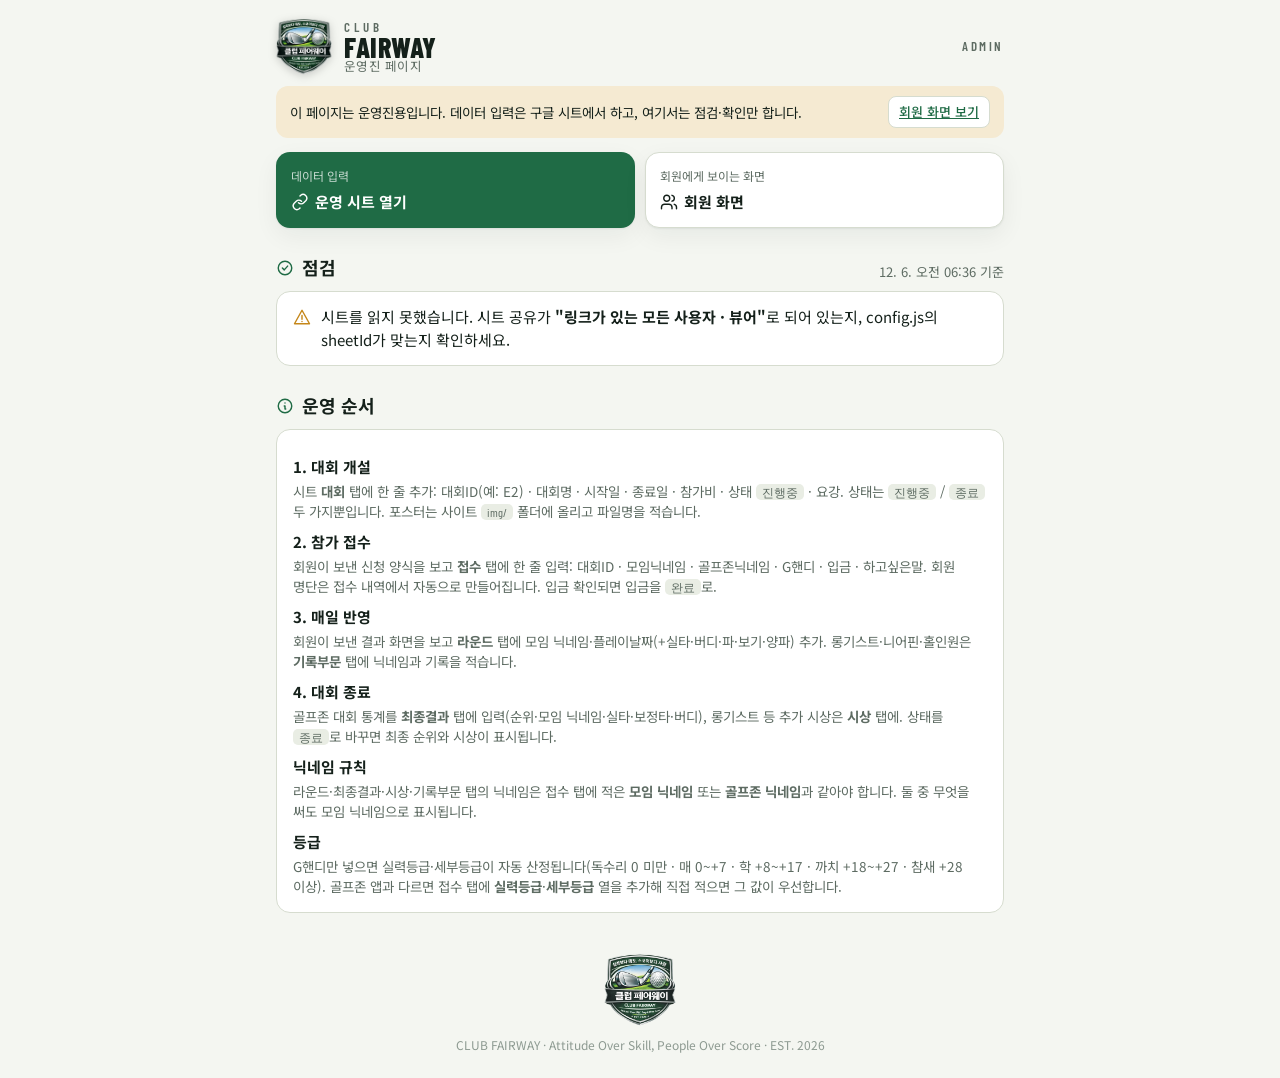
==== commit 6cd3e600: "대회 소개·현황 두 부문으로 재배치, 상태 진행중/종료" ====
--- a/admin.html
+++ b/admin.html
@@ -63,8 +63,8 @@
     if(S.errors.length) issues.push({lvl:'warn', text:`읽지 못한 탭: ${S.errors.join(', ')} — 탭 이름이 바뀌었는지 확인하세요.`});
     const e = C.currentEvent(S);
     if(!S.events.length) issues.push({lvl:'warn', text:`등록된 대회가 없습니다. ${tabLink('대회')}에 대회를 추가하세요.`});
-    const live = S.events.filter(x => x.status==='진행중'); if(live.length > 1) issues.push({lvl:'warn', text:`진행중인 대회가 ${live.length}개입니다. 회원 화면에는 첫 번째만 보입니다.`});
-    S.events.forEach(x => { if(!['모집중','진행중','종료'].includes(x.status)) issues.push({lvl:'warn', text:`"${C.esc(x.title)}" 상태값 "${C.esc(x.status)}"이(가) 잘못됐습니다. 모집중/진행중/종료 중 하나로.`}); if(!x.date) issues.push({lvl:'warn', text:`"${C.esc(x.title)}" 시작일이 비어 있거나 형식이 잘못됐습니다 (예: 2026-09-21).`}); });
+    const live = S.events.filter(x => x.status!=='종료'); if(live.length > 1) issues.push({lvl:'warn', text:`진행중인 대회가 ${live.length}개입니다. 회원 화면에는 시작일이 빠른 것만 보입니다.`});
+    S.events.forEach(x => { if(!x.date) issues.push({lvl:'warn', text:`"${C.esc(x.title)}" 시작일이 비어 있거나 형식이 잘못됐습니다 (예: 2026-09-21).`}); });
     if(S.badIds.length) issues.push({lvl:'warn', text:`대회 탭에 없는 대회ID가 있습니다: ${S.badIds.map(C.esc).join(', ')} → 일단 현재 대회(${C.esc((e||{}).id||'')})로 표시하고 있습니다. 대회ID는 접수 순번이 아니라 <b>대회 탭의 대회ID</b>(예: E1)를 적는 칸입니다.`});
     const unknown = new Set(); [S.rounds, S.scores, S.leaders, S.prizes].forEach(l => l.forEach(x => { if(x.name && !S.member(x.name)) unknown.add(x.name); }));
     if(unknown.size) issues.push({lvl:'warn', text:`접수 탭에 없는 닉네임: ${[...unknown].map(C.esc).join(', ')} → 접수 탭의 모임 닉네임 또는 골프존 닉네임과 똑같이 적어 주세요. 다르면 다른 사람으로 집계됩니다.`});
@@ -73,7 +73,7 @@
       const unpaid = C.entriesOf(S,e).filter(n=>!n.paid);
       if(unpaid.length) issues.push({lvl:'info', text:`${C.esc(e.title)} 입금 대기 ${unpaid.length}명: ${unpaid.map(n=>C.esc(S.display(n.name))).join(', ')}`});
       if(e.status==='종료' && !C.scoresOf(S,e).length) issues.push({lvl:'warn', text:`"${C.esc(e.title)}"이(가) 종료 상태인데 최종결과가 없습니다. ${tabLink('최종결과')}에 골프존 대회 통계를 입력하세요.`});
-      if(e.status==='진행중'){ const st = C.roundStats(S,e); const last = st.map(x=>x.last).sort().pop(); if(last){ const days = Math.floor((Date.now() - new Date(last+'T00:00:00')) / 86400000); if(days >= 3) issues.push({lvl:'info', text:`마지막 라운드 등록이 ${days}일 전입니다. 회원들이 보낸 결과 화면을 ${tabLink('라운드')}에 반영해 주세요.`}); } }
+      if(e.status!=='종료'){ const st = C.roundStats(S,e); const last = st.map(x=>x.last).sort().pop(); if(last){ const days = Math.floor((Date.now() - new Date(last+'T00:00:00')) / 86400000); if(days >= 3) issues.push({lvl:'info', text:`마지막 라운드 등록이 ${days}일 전입니다. 회원들이 보낸 결과 화면을 ${tabLink('라운드')}에 반영해 주세요.`}); } }
     }
   }
   parts.push(`<section><div class="sec-head"><h2>${C.ic('check')}점검</h2><span class="meta">${new Date().toLocaleString('ko-KR',{month:'numeric',day:'numeric',hour:'2-digit',minute:'2-digit'})} 기준</span></div><div class="card" style="padding:4px 16px">${issues.length ? issues.map(i => `<div class="issue ${i.lvl==='ok'?'ok':''}">${C.ic(i.lvl==='info'?'info':'warn')}<div>${i.text}</div></div>`).join('') : `<div class="issue ok">${C.ic('check')}<div>문제 없음. 회원 화면이 정상적으로 표시됩니다.</div></div>`}</div></section>`);
@@ -92,11 +92,10 @@
 
   // ---- guide ----
   parts.push(`<section><div class="sec-head"><h2>${C.ic('info')}운영 순서</h2></div><div class="card guide"><dl style="margin:0">
-    <dt>1. 대회 개설</dt><dd>시트 <b>대회</b> 탭에 한 줄 추가: 대회ID(예: E2) · 대회명 · 시작일 · 종료일 · 참가비 · 상태 <span class="kbd">모집중</span> · 요강. 포스터는 사이트 <span class="kbd">img/</span> 폴더에 올리고 파일명을 적습니다.</dd>
+    <dt>1. 대회 개설</dt><dd>시트 <b>대회</b> 탭에 한 줄 추가: 대회ID(예: E2) · 대회명 · 시작일 · 종료일 · 참가비 · 상태 <span class="kbd">진행중</span> · 요강. 상태는 <span class="kbd">진행중</span> / <span class="kbd">종료</span> 두 가지뿐입니다. 포스터는 사이트 <span class="kbd">img/</span> 폴더에 올리고 파일명을 적습니다.</dd>
     <dt>2. 참가 접수</dt><dd>회원이 보낸 신청 양식을 보고 <b>접수</b> 탭에 한 줄 입력: 대회ID · 모임닉네임 · 골프존닉네임 · G핸디 · 입금 · 하고싶은말. 회원 명단은 접수 내역에서 자동으로 만들어집니다. 입금 확인되면 입금을 <span class="kbd">완료</span>로.</dd>
-    <dt>3. 대회 시작</dt><dd>대회 탭 상태를 <span class="kbd">진행중</span>으로. 회원 화면에 기록 부문·참여 현황이 나타납니다.</dd>
-    <dt>4. 매일 반영</dt><dd>회원이 보낸 결과 화면을 보고 <b>라운드</b> 탭에 모임 닉네임·플레이날짜(+실타·버디·파·보기·양파) 추가. 롱기스트·니어핀·홀인원은 <b>기록부문</b> 탭에 닉네임과 기록을 적습니다.</dd>
-    <dt>5. 대회 종료</dt><dd>골프존 대회 통계를 <b>최종결과</b> 탭에 입력(순위·모임 닉네임·실타·보정타·버디), 롱기스트 등 추가 시상은 <b>시상</b> 탭에. 상태를 <span class="kbd">종료</span>로 바꾸면 최종 순위와 시상이 표시됩니다.</dd>
+        <dt>3. 매일 반영</dt><dd>회원이 보낸 결과 화면을 보고 <b>라운드</b> 탭에 모임 닉네임·플레이날짜(+실타·버디·파·보기·양파) 추가. 롱기스트·니어핀·홀인원은 <b>기록부문</b> 탭에 닉네임과 기록을 적습니다.</dd>
+    <dt>4. 대회 종료</dt><dd>골프존 대회 통계를 <b>최종결과</b> 탭에 입력(순위·모임 닉네임·실타·보정타·버디), 롱기스트 등 추가 시상은 <b>시상</b> 탭에. 상태를 <span class="kbd">종료</span>로 바꾸면 최종 순위와 시상이 표시됩니다.</dd>
     <dt>닉네임 규칙</dt><dd>라운드·최종결과·시상·기록부문 탭의 닉네임은 접수 탭에 적은 <b>모임 닉네임</b> 또는 <b>골프존 닉네임</b>과 같아야 합니다. 둘 중 무엇을 써도 모임 닉네임으로 표시됩니다.</dd>
     <dt>등급</dt><dd>G핸디만 넣으면 실력등급·세부등급이 자동 산정됩니다(독수리 0 미만 · 매 0~+7 · 학 +8~+17 · 까치 +18~+27 · 참새 +28 이상). 골프존 앱과 다르면 접수 탭에 <b>실력등급</b>·<b>세부등급</b> 열을 추가해 직접 적으면 그 값이 우선합니다.</dd>
   </dl></div></section>`);
--- a/style.css
+++ b/style.css
@@ -203,3 +203,19 @@
 .poster-wrap{display:flex;align-items:flex-end;gap:10px;margin-bottom:8px}
 .poster{width:120px;height:auto;border-radius:8px;border:1px solid var(--line)}
 input[type=file]{padding:7px}
+
+/* intro block: 요강 + 신청 양식 inside the green hero */
+.hero.intro .hero-sec{margin-top:16px;padding-top:14px;border-top:1px solid rgba(255,255,255,.18)}
+.hero.intro .hero-sec .eyebrow{display:flex;align-items:center;gap:6px;color:rgba(255,255,255,.7);margin-bottom:8px}
+.hero.intro .hero-sec .eyebrow .ic{width:15px;height:15px;color:#9fe3b8}
+.hero.intro .brief{color:#fff;white-space:pre-wrap;font-size:14px}
+.hero.intro .brief.sub,.hero.intro .sub{color:rgba(255,255,255,.7)}
+.hero.intro .sub a{color:#a8f0c4}
+.hero.intro .apply{background:rgba(255,255,255,.08);border:1px solid rgba(255,255,255,.18);border-radius:14px;padding:14px 16px;margin-top:16px}
+.hero.intro .apply pre.brief{margin:0;font-family:inherit;background:rgba(0,0,0,.25);padding:10px 12px;border-radius:10px;color:#fff}
+.hero.intro .apply .btn{background:#fff;color:#123f27;border-color:transparent}
+
+/* long lists scroll inside a fixed height */
+.scroll{max-height:400px;overflow-y:auto;-webkit-overflow-scrolling:touch;overscroll-behavior:contain}
+.scroll thead th{position:sticky;top:0;background:var(--surface);z-index:1}
+.card.scroll{position:relative}
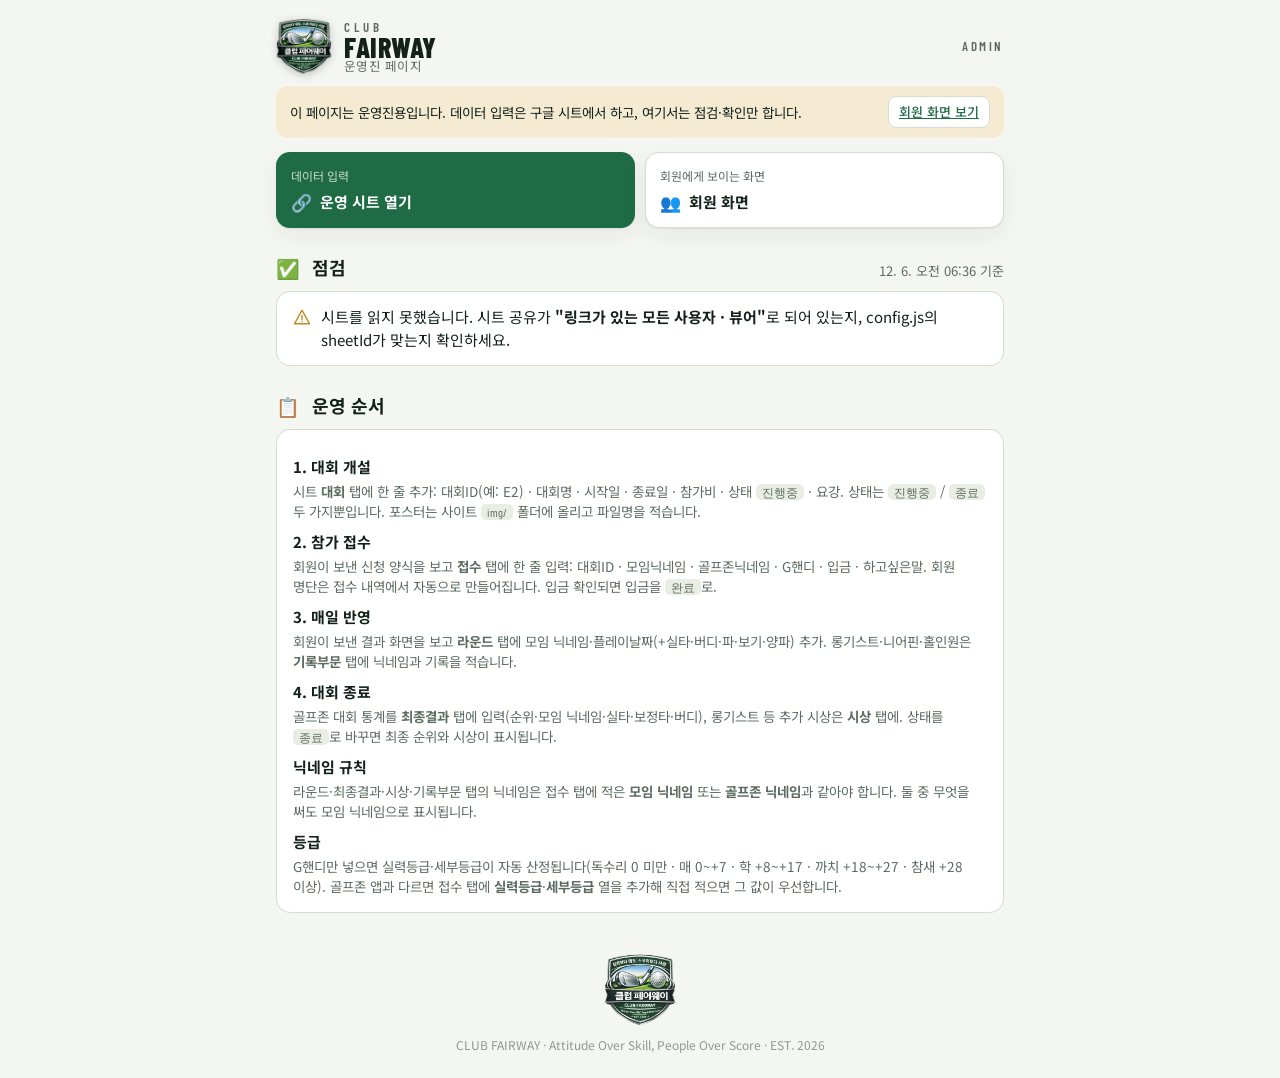
==== commit 00f56348: "캐시 갱신용 버전 태그" ====
--- a/admin.html
+++ b/admin.html
@@ -7,7 +7,7 @@
 <meta name="robots" content="noindex">
 <link rel="icon" href="img/logo.png">
 <link rel="stylesheet" href="https://fonts.googleapis.com/css2?family=Barlow+Condensed:wght@500;600;700;800&family=Noto+Sans+KR:wght@400;500;700&display=swap">
-<link rel="stylesheet" href="style.css">
+<link rel="stylesheet" href="style.css?v=2">
 <style>
   #app{padding-bottom:24px}
   .adminbar{background:var(--gold-soft);color:var(--text);border-radius:12px;padding:10px 14px;font-size:13.5px;display:flex;gap:10px;align-items:center;justify-content:space-between;flex-wrap:wrap}
@@ -40,7 +40,7 @@
   <main id="view"><div class="loading">불러오는 중…</div></main>
 </div>
 <script src="config.js"></script>
-<script src="app.js"></script>
+<script src="app.js?v=2"></script>
 <script>
 (async function(){
   const C = window.CF, CFG = C.CFG, view = document.getElementById('view');
--- a/style.css
+++ b/style.css
@@ -219,3 +219,18 @@
 .scroll{max-height:400px;overflow-y:auto;-webkit-overflow-scrolling:touch;overscroll-behavior:contain}
 .scroll thead th{position:sticky;top:0;background:var(--surface);z-index:1}
 .card.scroll{position:relative}
+
+/* 협찬 표 */
+.spon{display:grid;grid-template-columns:1.1fr 1.4fr 48px;column-gap:10px}
+.spon>div{display:contents}
+.spon-h>span{font-size:11.5px;color:var(--muted);padding:4px 0 6px;border-bottom:1px solid var(--line)}
+.spon-r>span{padding:8px 0;border-bottom:1px solid var(--line);font-size:14px;overflow-wrap:anywhere}
+.spon-r:last-child>span{border-bottom:0}
+.spon .r{text-align:right}
+
+/* 이모지 아이콘 */
+.ic.em{width:auto;height:auto;font-size:17px;line-height:1;vertical-align:-2px;margin-right:2px;font-style:normal}
+.sec-head h2 .ic.em{font-size:19px;margin-right:4px}
+.hero.green .stat .ic.em,.hero.intro .hero-sec .eyebrow .ic.em{font-size:15px}
+.medal-em{font-size:22px;line-height:1;vertical-align:-3px}
+.prize .medal .medal-em{font-size:28px}
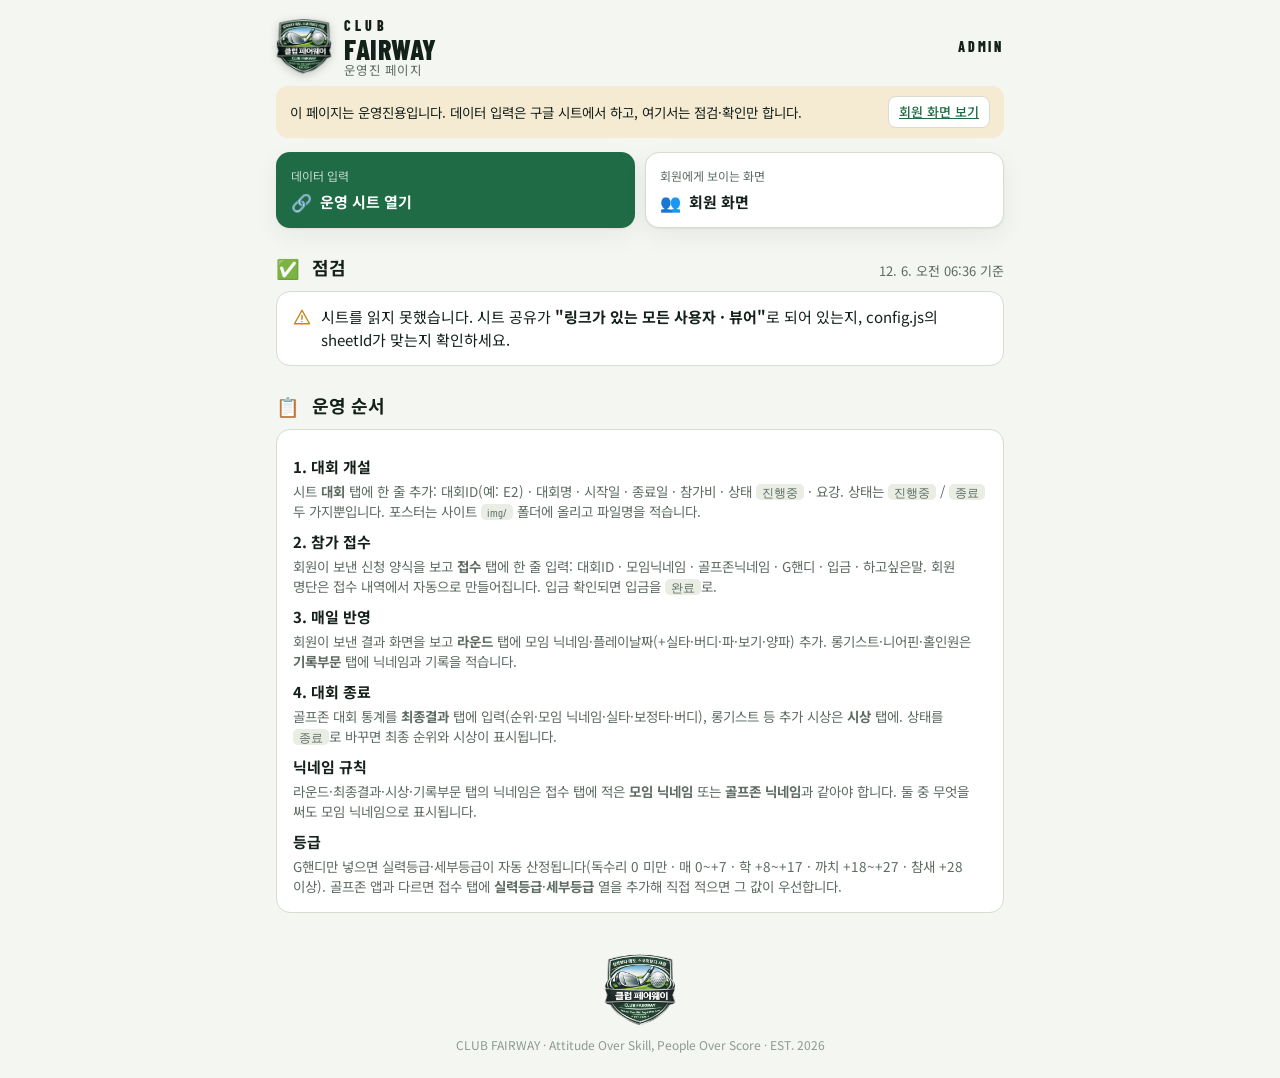
==== commit 90f2421d: "헤더 워드마크 굵기·색 통일" ====
--- a/admin.html
+++ b/admin.html
@@ -7,7 +7,7 @@
 <meta name="robots" content="noindex">
 <link rel="icon" href="img/logo.png">
 <link rel="stylesheet" href="https://fonts.googleapis.com/css2?family=Barlow+Condensed:wght@500;600;700;800&family=Noto+Sans+KR:wght@400;500;700&display=swap">
-<link rel="stylesheet" href="style.css?v=2">
+<link rel="stylesheet" href="style.css?v=3">
 <style>
   #app{padding-bottom:24px}
   .adminbar{background:var(--gold-soft);color:var(--text);border-radius:12px;padding:10px 14px;font-size:13.5px;display:flex;gap:10px;align-items:center;justify-content:space-between;flex-wrap:wrap}
@@ -40,7 +40,7 @@
   <main id="view"><div class="loading">불러오는 중…</div></main>
 </div>
 <script src="config.js"></script>
-<script src="app.js?v=2"></script>
+<script src="app.js?v=3"></script>
 <script>
 (async function(){
   const C = window.CF, CFG = C.CFG, view = document.getElementById('view');
--- a/style.css
+++ b/style.css
@@ -54,9 +54,9 @@
 footer{margin-top:40px;text-align:center;color:var(--faint);font-size:12px}
 footer img{width:72px;opacity:.9;display:block;margin:0 auto 8px}
 .logotype{line-height:.9}
-.logotype .top{font-family:"Barlow Condensed",sans-serif;font-weight:600;font-size:13px;letter-spacing:.32em;color:var(--muted)}
-.logotype .big{font-family:"Barlow Condensed",sans-serif;font-weight:800;font-size:28px;letter-spacing:.02em;margin-top:1px}
-.tourtag{font-family:"Barlow Condensed",sans-serif;font-weight:600;font-size:13px;letter-spacing:.2em;color:var(--muted);text-align:right;line-height:1.2}
+.logotype .top{font-family:"Barlow Condensed",sans-serif;font-weight:800;font-size:14px;letter-spacing:.3em;color:var(--text);line-height:1}
+.logotype .big{font-family:"Barlow Condensed",sans-serif;font-weight:800;font-size:28px;letter-spacing:.02em;line-height:1.05;margin-top:2px}
+.tourtag{font-family:"Barlow Condensed",sans-serif;font-weight:800;font-size:14px;letter-spacing:.2em;color:var(--text);text-align:right;line-height:1.25}
 .pill{display:inline-flex;align-items:center;gap:6px;white-space:nowrap;flex:none;font-family:"Barlow Condensed",sans-serif;font-weight:700;letter-spacing:.14em;font-size:12px;padding:3px 9px;border-radius:999px;border:1px solid var(--line);color:var(--muted)}
 .pill.live{color:var(--live);border-color:var(--live)}
 .pill.live::before{content:"";width:7px;height:7px;border-radius:50%;background:var(--live);animation:blink 1.4s infinite}
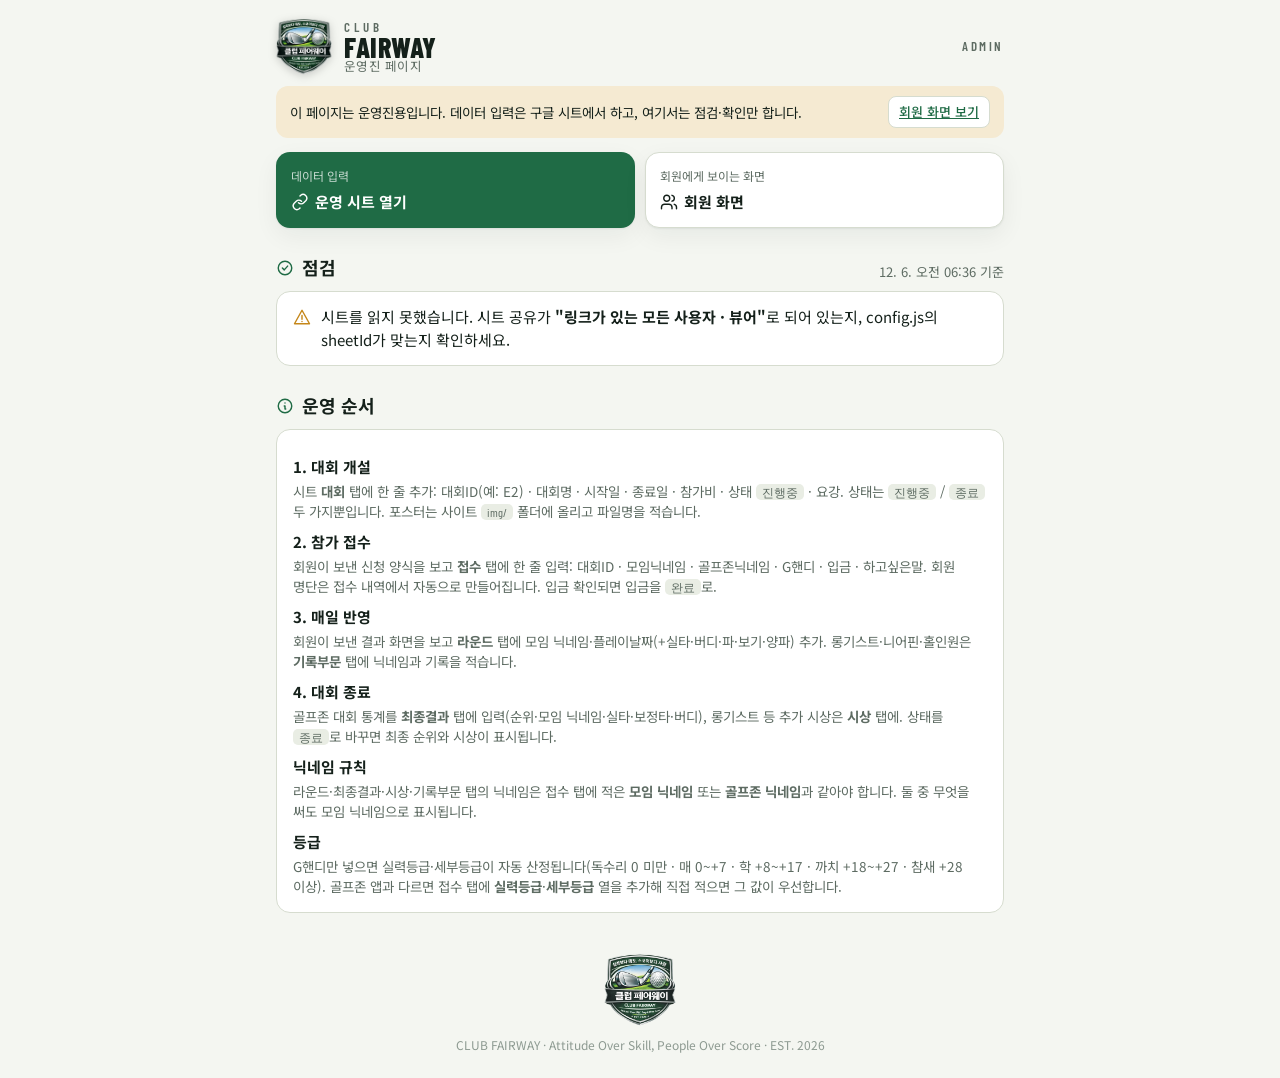
==== commit 7be2afc9: "등급 그룹별 순위 구조" ====
--- a/admin.html
+++ b/admin.html
@@ -7,7 +7,7 @@
 <meta name="robots" content="noindex">
 <link rel="icon" href="img/logo.png">
 <link rel="stylesheet" href="https://fonts.googleapis.com/css2?family=Barlow+Condensed:wght@500;600;700;800&family=Noto+Sans+KR:wght@400;500;700&display=swap">
-<link rel="stylesheet" href="style.css?v=3">
+<link rel="stylesheet" href="style.css">
 <style>
   #app{padding-bottom:24px}
   .adminbar{background:var(--gold-soft);color:var(--text);border-radius:12px;padding:10px 14px;font-size:13.5px;display:flex;gap:10px;align-items:center;justify-content:space-between;flex-wrap:wrap}
@@ -40,7 +40,7 @@
   <main id="view"><div class="loading">불러오는 중…</div></main>
 </div>
 <script src="config.js"></script>
-<script src="app.js?v=3"></script>
+<script src="app.js"></script>
 <script>
 (async function(){
   const C = window.CF, CFG = C.CFG, view = document.getElementById('view');
--- a/style.css
+++ b/style.css
@@ -54,9 +54,9 @@
 footer{margin-top:40px;text-align:center;color:var(--faint);font-size:12px}
 footer img{width:72px;opacity:.9;display:block;margin:0 auto 8px}
 .logotype{line-height:.9}
-.logotype .top{font-family:"Barlow Condensed",sans-serif;font-weight:800;font-size:14px;letter-spacing:.3em;color:var(--text);line-height:1}
-.logotype .big{font-family:"Barlow Condensed",sans-serif;font-weight:800;font-size:28px;letter-spacing:.02em;line-height:1.05;margin-top:2px}
-.tourtag{font-family:"Barlow Condensed",sans-serif;font-weight:800;font-size:14px;letter-spacing:.2em;color:var(--text);text-align:right;line-height:1.25}
+.logotype .top{font-family:"Barlow Condensed",sans-serif;font-weight:600;font-size:13px;letter-spacing:.32em;color:var(--muted)}
+.logotype .big{font-family:"Barlow Condensed",sans-serif;font-weight:800;font-size:28px;letter-spacing:.02em;margin-top:1px}
+.tourtag{font-family:"Barlow Condensed",sans-serif;font-weight:600;font-size:13px;letter-spacing:.2em;color:var(--muted);text-align:right;line-height:1.2}
 .pill{display:inline-flex;align-items:center;gap:6px;white-space:nowrap;flex:none;font-family:"Barlow Condensed",sans-serif;font-weight:700;letter-spacing:.14em;font-size:12px;padding:3px 9px;border-radius:999px;border:1px solid var(--line);color:var(--muted)}
 .pill.live{color:var(--live);border-color:var(--live)}
 .pill.live::before{content:"";width:7px;height:7px;border-radius:50%;background:var(--live);animation:blink 1.4s infinite}
@@ -220,17 +220,8 @@
 .scroll thead th{position:sticky;top:0;background:var(--surface);z-index:1}
 .card.scroll{position:relative}
 
-/* 협찬 표 */
-.spon{display:grid;grid-template-columns:1.1fr 1.4fr 48px;column-gap:10px}
-.spon>div{display:contents}
-.spon-h>span{font-size:11.5px;color:var(--muted);padding:4px 0 6px;border-bottom:1px solid var(--line)}
-.spon-r>span{padding:8px 0;border-bottom:1px solid var(--line);font-size:14px;overflow-wrap:anywhere}
-.spon-r:last-child>span{border-bottom:0}
-.spon .r{text-align:right}
-
-/* 이모지 아이콘 */
-.ic.em{width:auto;height:auto;font-size:17px;line-height:1;vertical-align:-2px;margin-right:2px;font-style:normal}
-.sec-head h2 .ic.em{font-size:19px;margin-right:4px}
-.hero.green .stat .ic.em,.hero.intro .hero-sec .eyebrow .ic.em{font-size:15px}
-.medal-em{font-size:22px;line-height:1;vertical-align:-3px}
-.prize .medal .medal-em{font-size:28px}
+/* grade-group boards */
+.gboard{margin-top:12px}
+.gboard:first-child{margin-top:0}
+.gboard-head{display:flex;justify-content:space-between;align-items:baseline;margin-bottom:6px}
+.gboard-head .gname{font-family:"Barlow Condensed","Noto Sans KR",sans-serif;font-weight:700;font-size:15px;letter-spacing:.04em;color:var(--green)}
